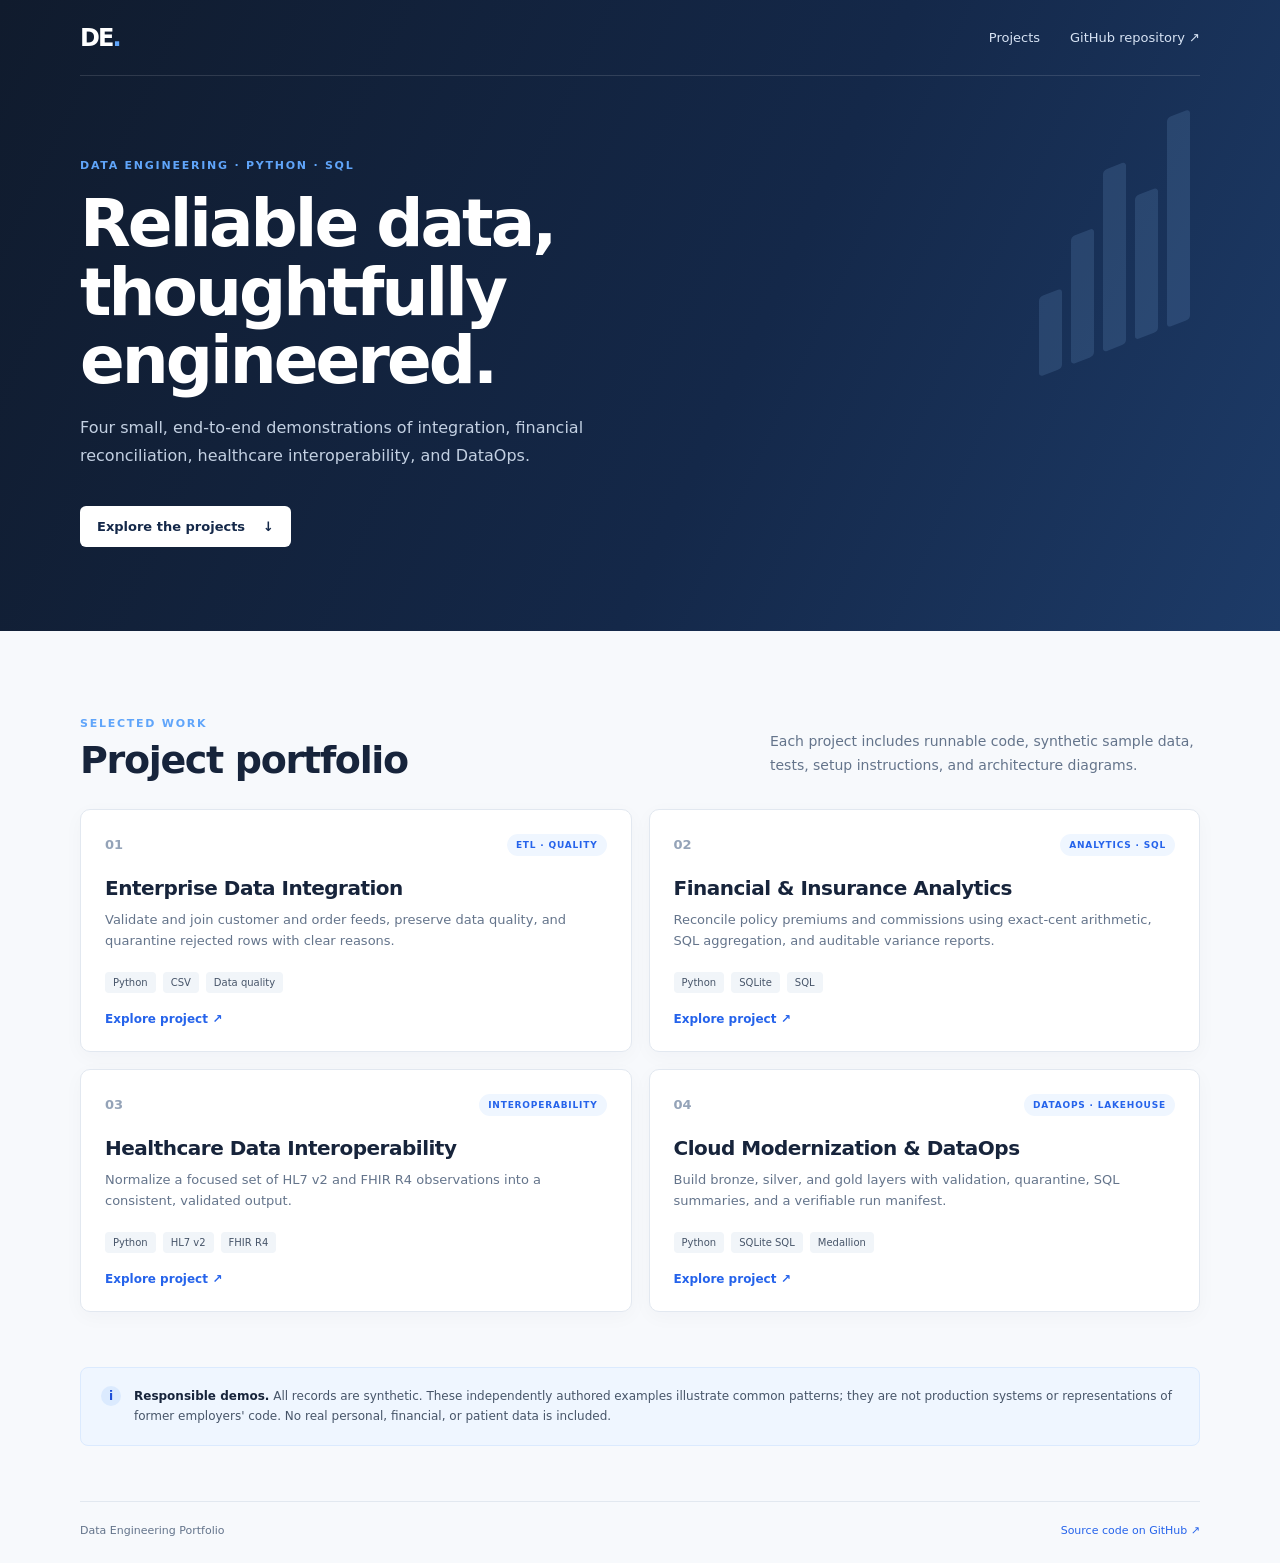
==== docs/index.html @ 08a919ef "Publish clean portfolio snapshot Co-authored-by: Copilot <223556219+Copilot@users.noreply.github.com" ====
<!doctype html>
<html lang="en">
  <head>
    <meta charset="utf-8">
    <meta name="viewport" content="width=device-width, initial-scale=1">
    <meta name="description" content="Four runnable, synthetic-data demonstrations of modern data engineering patterns.">
    <meta name="theme-color" content="#101b2d">
    <title>Data Engineering Portfolio</title>
    <link rel="stylesheet" href="styles.css">
  </head>
  <body>
    <header class="hero">
      <nav aria-label="Main navigation">
        <a class="brand" href="#home">DE<span>.</span></a>
        <a class="nav-link" href="#projects">Projects</a>
        <a class="nav-link" href="https://github.com/atifwright57/fatima-projects">GitHub repository ↗</a>
      </nav>
      <div class="hero-content" id="home">
        <p class="eyebrow">DATA ENGINEERING · PYTHON · SQL</p>
        <h1>Reliable data, thoughtfully engineered.</h1>
        <p class="intro">Four small, end-to-end demonstrations of integration, financial reconciliation, healthcare interoperability, and DataOps.</p>
        <a class="button" href="#projects">Explore the projects <span aria-hidden="true">↓</span></a>
      </div>
      <div class="hero-mark" aria-hidden="true"><span></span><span></span><span></span><span></span><span></span></div>
    </header>

    <main>
      <section class="section" id="projects">
        <div class="section-heading">
          <div>
            <p class="eyebrow">SELECTED WORK</p>
            <h2>Project portfolio</h2>
          </div>
          <p>Each project includes runnable code, synthetic sample data, tests, setup instructions, and architecture diagrams.</p>
        </div>
        <div class="project-grid">
          <article class="card">
            <div class="card-top"><span class="number">01</span><span class="tag">ETL · QUALITY</span></div>
            <h3>Enterprise Data Integration</h3>
            <p>Validate and join customer and order feeds, preserve data quality, and quarantine rejected rows with clear reasons.</p>
            <div class="chips"><span>Python</span><span>CSV</span><span>Data quality</span></div>
            <a href="https://github.com/atifwright57/fatima-projects/tree/main/projects/01-enterprise-data-integration">Explore project ↗</a>
          </article>
          <article class="card">
            <div class="card-top"><span class="number">02</span><span class="tag">ANALYTICS · SQL</span></div>
            <h3>Financial &amp; Insurance Analytics</h3>
            <p>Reconcile policy premiums and commissions using exact-cent arithmetic, SQL aggregation, and auditable variance reports.</p>
            <div class="chips"><span>Python</span><span>SQLite</span><span>SQL</span></div>
            <a href="https://github.com/atifwright57/fatima-projects/tree/main/projects/02-financial-insurance-analytics">Explore project ↗</a>
          </article>
          <article class="card">
            <div class="card-top"><span class="number">03</span><span class="tag">INTEROPERABILITY</span></div>
            <h3>Healthcare Data Interoperability</h3>
            <p>Normalize a focused set of HL7 v2 and FHIR R4 observations into a consistent, validated output.</p>
            <div class="chips"><span>Python</span><span>HL7 v2</span><span>FHIR R4</span></div>
            <a href="https://github.com/atifwright57/fatima-projects/tree/main/projects/03-healthcare-interoperability">Explore project ↗</a>
          </article>
          <article class="card">
            <div class="card-top"><span class="number">04</span><span class="tag">DATAOPS · LAKEHOUSE</span></div>
            <h3>Cloud Modernization &amp; DataOps</h3>
            <p>Build bronze, silver, and gold layers with validation, quarantine, SQL summaries, and a verifiable run manifest.</p>
            <div class="chips"><span>Python</span><span>SQLite SQL</span><span>Medallion</span></div>
            <a href="https://github.com/atifwright57/fatima-projects/tree/main/projects/04-cloud-dataops">Explore project ↗</a>
          </article>
        </div>
      </section>

      <section class="notice">
        <span class="notice-icon" aria-hidden="true">i</span>
        <p><strong>Responsible demos.</strong> All records are synthetic. These independently authored examples illustrate common patterns; they are not production systems or representations of former employers' code. No real personal, financial, or patient data is included.</p>
      </section>
    </main>
    <footer><span>Data Engineering Portfolio</span><a href="https://github.com/atifwright57/fatima-projects">Source code on GitHub ↗</a></footer>
  </body>
</html>
---- docs/styles.css ----
:root {
  color-scheme: light;
  --ink: #17243b;
  --muted: #64748b;
  --blue: #2563eb;
  --line: #e2e8f0;
  --surface: #ffffff;
  font-family: Inter, ui-sans-serif, system-ui, -apple-system, BlinkMacSystemFont, "Segoe UI", sans-serif;
}

* { box-sizing: border-box; }

body { margin: 0; color: var(--ink); background: #f7f9fc; }

.hero {
  min-height: 430px;
  overflow: hidden;
  position: relative;
  color: #fff;
  background: linear-gradient(115deg, #101b2d 0%, #142849 58%, #1d3b68 100%);
}

nav, .hero-content, main, footer {
  width: min(1120px, calc(100% - 48px));
  margin: 0 auto;
}

nav { height: 76px; display: flex; align-items: center; gap: 30px; border-bottom: 1px solid #ffffff20; }
.brand { margin-right: auto; font-size: 24px; font-weight: 800; letter-spacing: -.08em; color: #fff; text-decoration: none; }
.brand span { color: #60a5fa; }
.nav-link { color: #d7e3f4; font-size: 13px; text-decoration: none; }
.nav-link:hover, footer a:hover { color: #93c5fd; }
.hero-content { padding: 72px 0 84px; position: relative; z-index: 1; }
.eyebrow { color: #60a5fa; font-size: 11px; font-weight: 800; letter-spacing: .16em; }
h1 { max-width: 700px; margin: 18px 0; font-size: clamp(38px, 6vw, 66px); line-height: 1.04; letter-spacing: -.045em; }
.intro { max-width: 620px; color: #c3d0e2; font-size: 16px; line-height: 1.75; }
.button { display: inline-flex; gap: 18px; align-items: center; margin-top: 20px; padding: 13px 17px; border-radius: 6px; background: #fff; color: #142849; font-size: 13px; font-weight: 700; text-decoration: none; }
.hero-mark { position: absolute; right: 7%; top: 138px; display: flex; align-items: end; gap: 9px; opacity: .14; transform: skewY(-21deg); }
.hero-mark span { display: block; width: 23px; height: 80px; background: #93c5fd; border-radius: 4px; }
.hero-mark span:nth-child(2) { height: 128px; }
.hero-mark span:nth-child(3) { height: 182px; }
.hero-mark span:nth-child(4) { height: 144px; }
.hero-mark span:nth-child(5) { height: 210px; }

.section { padding: 75px 0 55px; }
.section-heading { display: flex; align-items: end; justify-content: space-between; gap: 28px; margin-bottom: 27px; }
.section-heading .eyebrow { margin-bottom: 8px; }
h2 { margin: 0; font-size: clamp(27px, 4vw, 38px); letter-spacing: -.035em; }
.section-heading > p { max-width: 430px; margin: 0 0 4px; color: var(--muted); font-size: 14px; line-height: 1.7; }
.project-grid { display: grid; grid-template-columns: repeat(2, minmax(0, 1fr)); gap: 17px; }
.card { min-height: 237px; padding: 24px; border: 1px solid var(--line); border-radius: 10px; background: var(--surface); box-shadow: 0 5px 20px #13294b08; }
.card-top { display: flex; justify-content: space-between; align-items: center; }
.number { color: #94a3b8; font-size: 13px; font-weight: 800; }
.tag { padding: 6px 9px; border-radius: 20px; background: #eff6ff; color: #2563eb; font-size: 9px; font-weight: 800; letter-spacing: .09em; }
h3 { margin: 20px 0 9px; font-size: 20px; letter-spacing: -.025em; }
.card p { min-height: 48px; margin: 0; color: var(--muted); font-size: 13px; line-height: 1.65; }
.chips { display: flex; flex-wrap: wrap; gap: 7px; margin: 15px 0; }
.chips span { padding: 5px 8px; border-radius: 4px; background: #f1f5f9; color: #475569; font-size: 10px; }
.card > a { color: var(--blue); font-size: 12px; font-weight: 700; text-decoration: none; }
.notice { display: flex; gap: 13px; align-items: start; margin: 0 0 55px; padding: 18px 20px; border: 1px solid #dbeafe; border-radius: 8px; background: #eff6ff; }
.notice-icon { display: grid; flex: 0 0 20px; height: 20px; place-items: center; border-radius: 50%; background: #dbeafe; color: #1d4ed8; font-size: 12px; font-weight: 800; }
.notice p { margin: 0; color: #475569; font-size: 12px; line-height: 1.7; }
.notice strong { color: var(--ink); }
footer { display: flex; justify-content: space-between; padding: 22px 0 26px; border-top: 1px solid var(--line); color: var(--muted); font-size: 11px; }
footer a { color: var(--blue); text-decoration: none; }

@media (max-width: 640px) {
  nav, .hero-content, main, footer { width: min(100% - 32px, 1120px); }
  nav { gap: 18px; }
  .nav-link { font-size: 11px; }
  .hero-content { padding: 65px 0; }
  .hero-mark { right: -5px; opacity: .09; }
  .section { padding-top: 53px; }
  .section-heading { display: block; }
  .section-heading > p { margin-top: 13px; }
  .project-grid { grid-template-columns: 1fr; }
  .card { min-height: auto; }
  footer { gap: 15px; flex-wrap: wrap; }
}
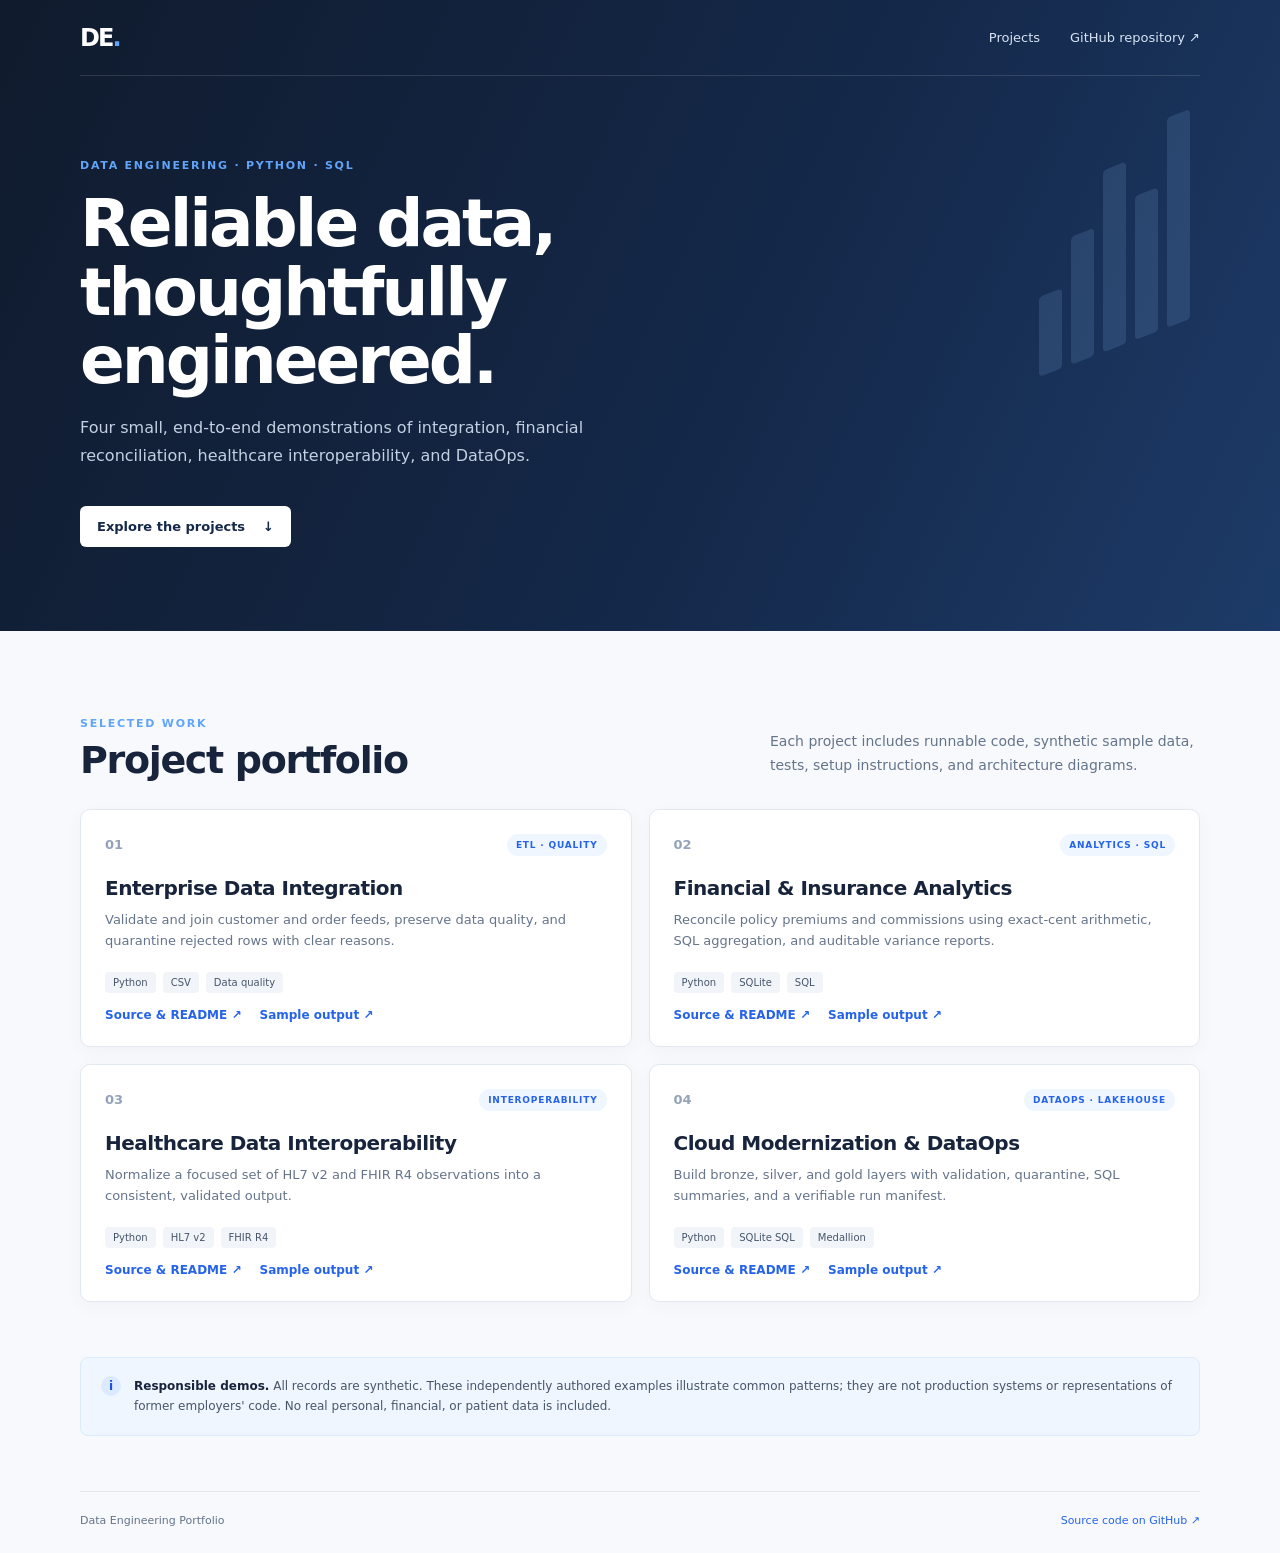
==== commit 75b19f4b: "Add hosted sample output previews Co-authored-by: Copilot <223556219+Copilot@users.noreply.github.co" ====
--- a/docs/index.html
+++ b/docs/index.html
@@ -39,28 +39,40 @@
             <h3>Enterprise Data Integration</h3>
             <p>Validate and join customer and order feeds, preserve data quality, and quarantine rejected rows with clear reasons.</p>
             <div class="chips"><span>Python</span><span>CSV</span><span>Data quality</span></div>
-            <a href="https://github.com/atifwright57/fatima-projects/tree/main/projects/01-enterprise-data-integration">Explore project ↗</a>
+            <div class="card-links">
+              <a href="https://github.com/atifwright57/fatima-projects/tree/main/projects/01-enterprise-data-integration">Source &amp; README ↗</a>
+              <a href="demos/index.html#project-01">Sample output ↗</a>
+            </div>
           </article>
           <article class="card">
             <div class="card-top"><span class="number">02</span><span class="tag">ANALYTICS · SQL</span></div>
             <h3>Financial &amp; Insurance Analytics</h3>
             <p>Reconcile policy premiums and commissions using exact-cent arithmetic, SQL aggregation, and auditable variance reports.</p>
             <div class="chips"><span>Python</span><span>SQLite</span><span>SQL</span></div>
-            <a href="https://github.com/atifwright57/fatima-projects/tree/main/projects/02-financial-insurance-analytics">Explore project ↗</a>
+            <div class="card-links">
+              <a href="https://github.com/atifwright57/fatima-projects/tree/main/projects/02-financial-insurance-analytics">Source &amp; README ↗</a>
+              <a href="demos/index.html#project-02">Sample output ↗</a>
+            </div>
           </article>
           <article class="card">
             <div class="card-top"><span class="number">03</span><span class="tag">INTEROPERABILITY</span></div>
             <h3>Healthcare Data Interoperability</h3>
             <p>Normalize a focused set of HL7 v2 and FHIR R4 observations into a consistent, validated output.</p>
             <div class="chips"><span>Python</span><span>HL7 v2</span><span>FHIR R4</span></div>
-            <a href="https://github.com/atifwright57/fatima-projects/tree/main/projects/03-healthcare-interoperability">Explore project ↗</a>
+            <div class="card-links">
+              <a href="https://github.com/atifwright57/fatima-projects/tree/main/projects/03-healthcare-interoperability">Source &amp; README ↗</a>
+              <a href="demos/index.html#project-03">Sample output ↗</a>
+            </div>
           </article>
           <article class="card">
             <div class="card-top"><span class="number">04</span><span class="tag">DATAOPS · LAKEHOUSE</span></div>
             <h3>Cloud Modernization &amp; DataOps</h3>
             <p>Build bronze, silver, and gold layers with validation, quarantine, SQL summaries, and a verifiable run manifest.</p>
             <div class="chips"><span>Python</span><span>SQLite SQL</span><span>Medallion</span></div>
-            <a href="https://github.com/atifwright57/fatima-projects/tree/main/projects/04-cloud-dataops">Explore project ↗</a>
+            <div class="card-links">
+              <a href="https://github.com/atifwright57/fatima-projects/tree/main/projects/04-cloud-dataops">Source &amp; README ↗</a>
+              <a href="demos/index.html#project-04">Sample output ↗</a>
+            </div>
           </article>
         </div>
       </section>
--- a/docs/styles.css
+++ b/docs/styles.css
@@ -56,7 +56,8 @@
 .card p { min-height: 48px; margin: 0; color: var(--muted); font-size: 13px; line-height: 1.65; }
 .chips { display: flex; flex-wrap: wrap; gap: 7px; margin: 15px 0; }
 .chips span { padding: 5px 8px; border-radius: 4px; background: #f1f5f9; color: #475569; font-size: 10px; }
-.card > a { color: var(--blue); font-size: 12px; font-weight: 700; text-decoration: none; }
+.card-links { display: flex; flex-wrap: wrap; gap: 18px; }
+.card-links a { color: var(--blue); font-size: 12px; font-weight: 700; text-decoration: none; }
 .notice { display: flex; gap: 13px; align-items: start; margin: 0 0 55px; padding: 18px 20px; border: 1px solid #dbeafe; border-radius: 8px; background: #eff6ff; }
 .notice-icon { display: grid; flex: 0 0 20px; height: 20px; place-items: center; border-radius: 50%; background: #dbeafe; color: #1d4ed8; font-size: 12px; font-weight: 800; }
 .notice p { margin: 0; color: #475569; font-size: 12px; line-height: 1.7; }
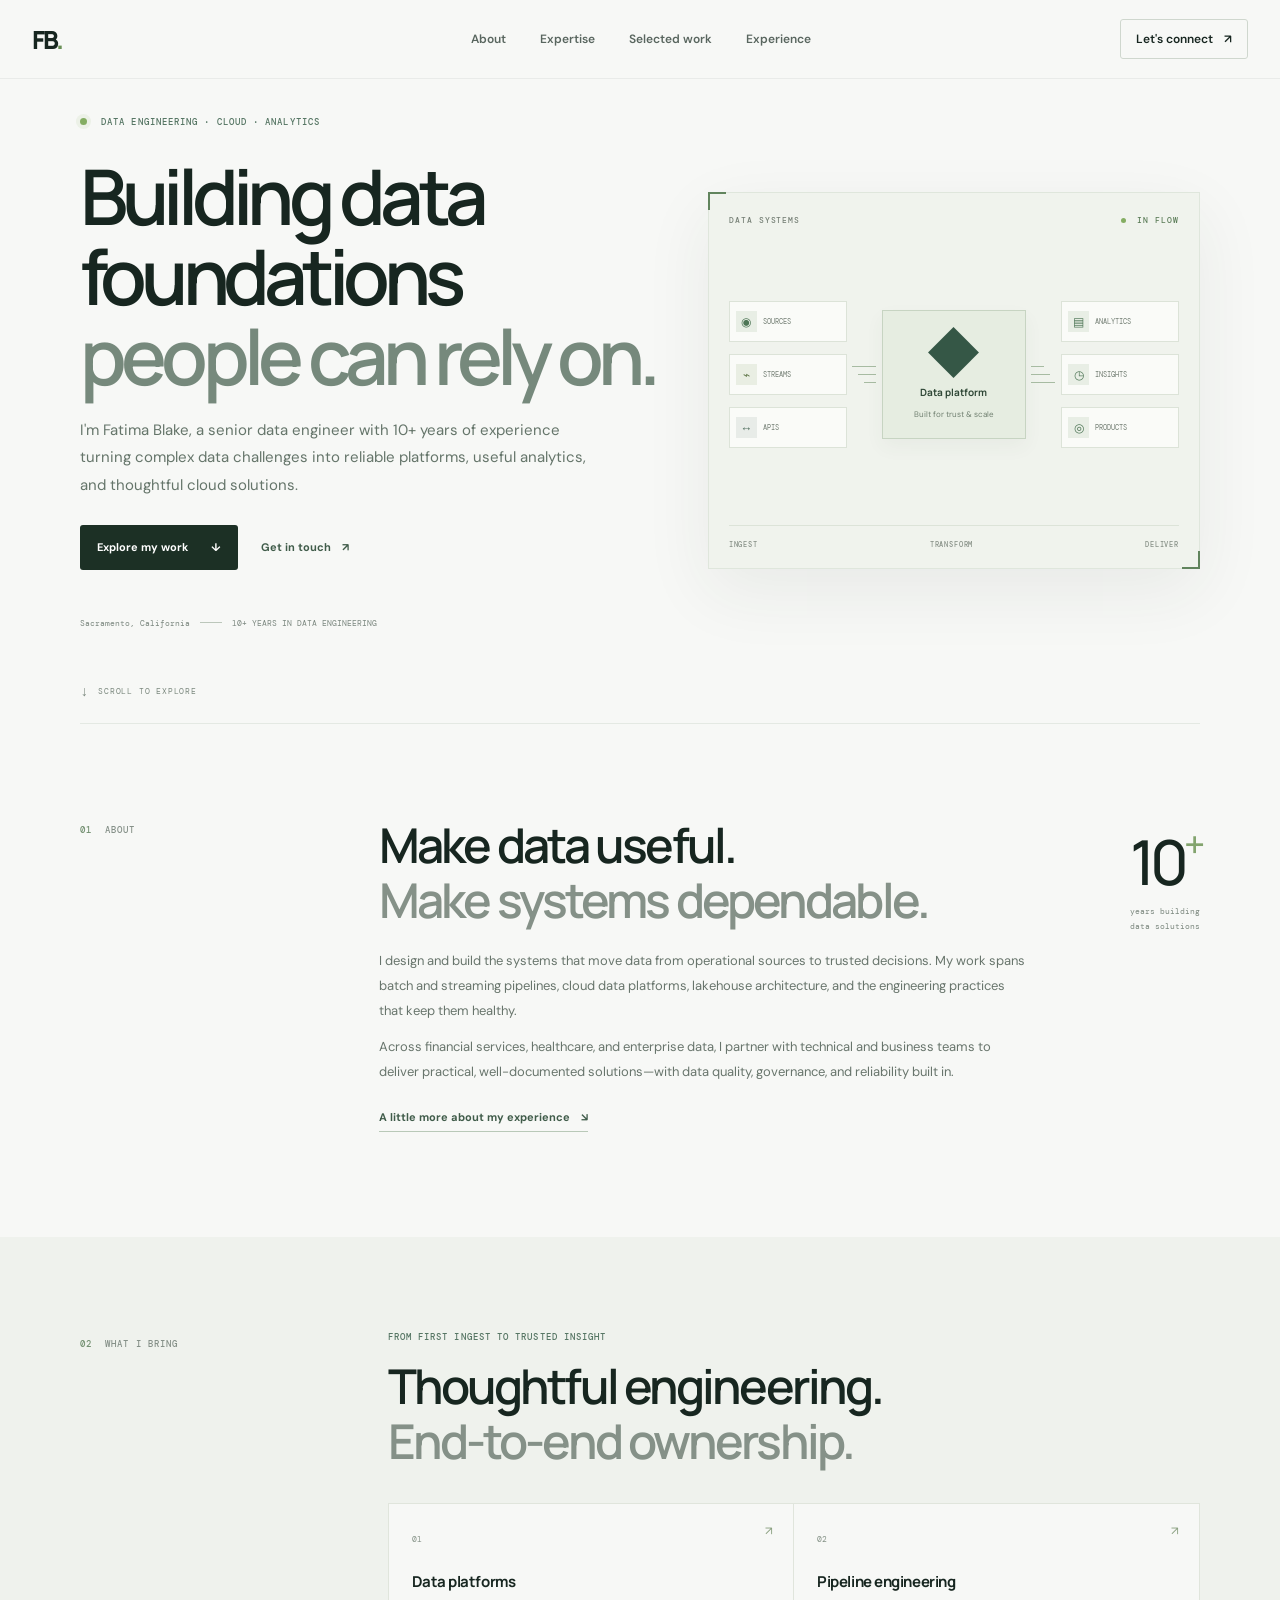
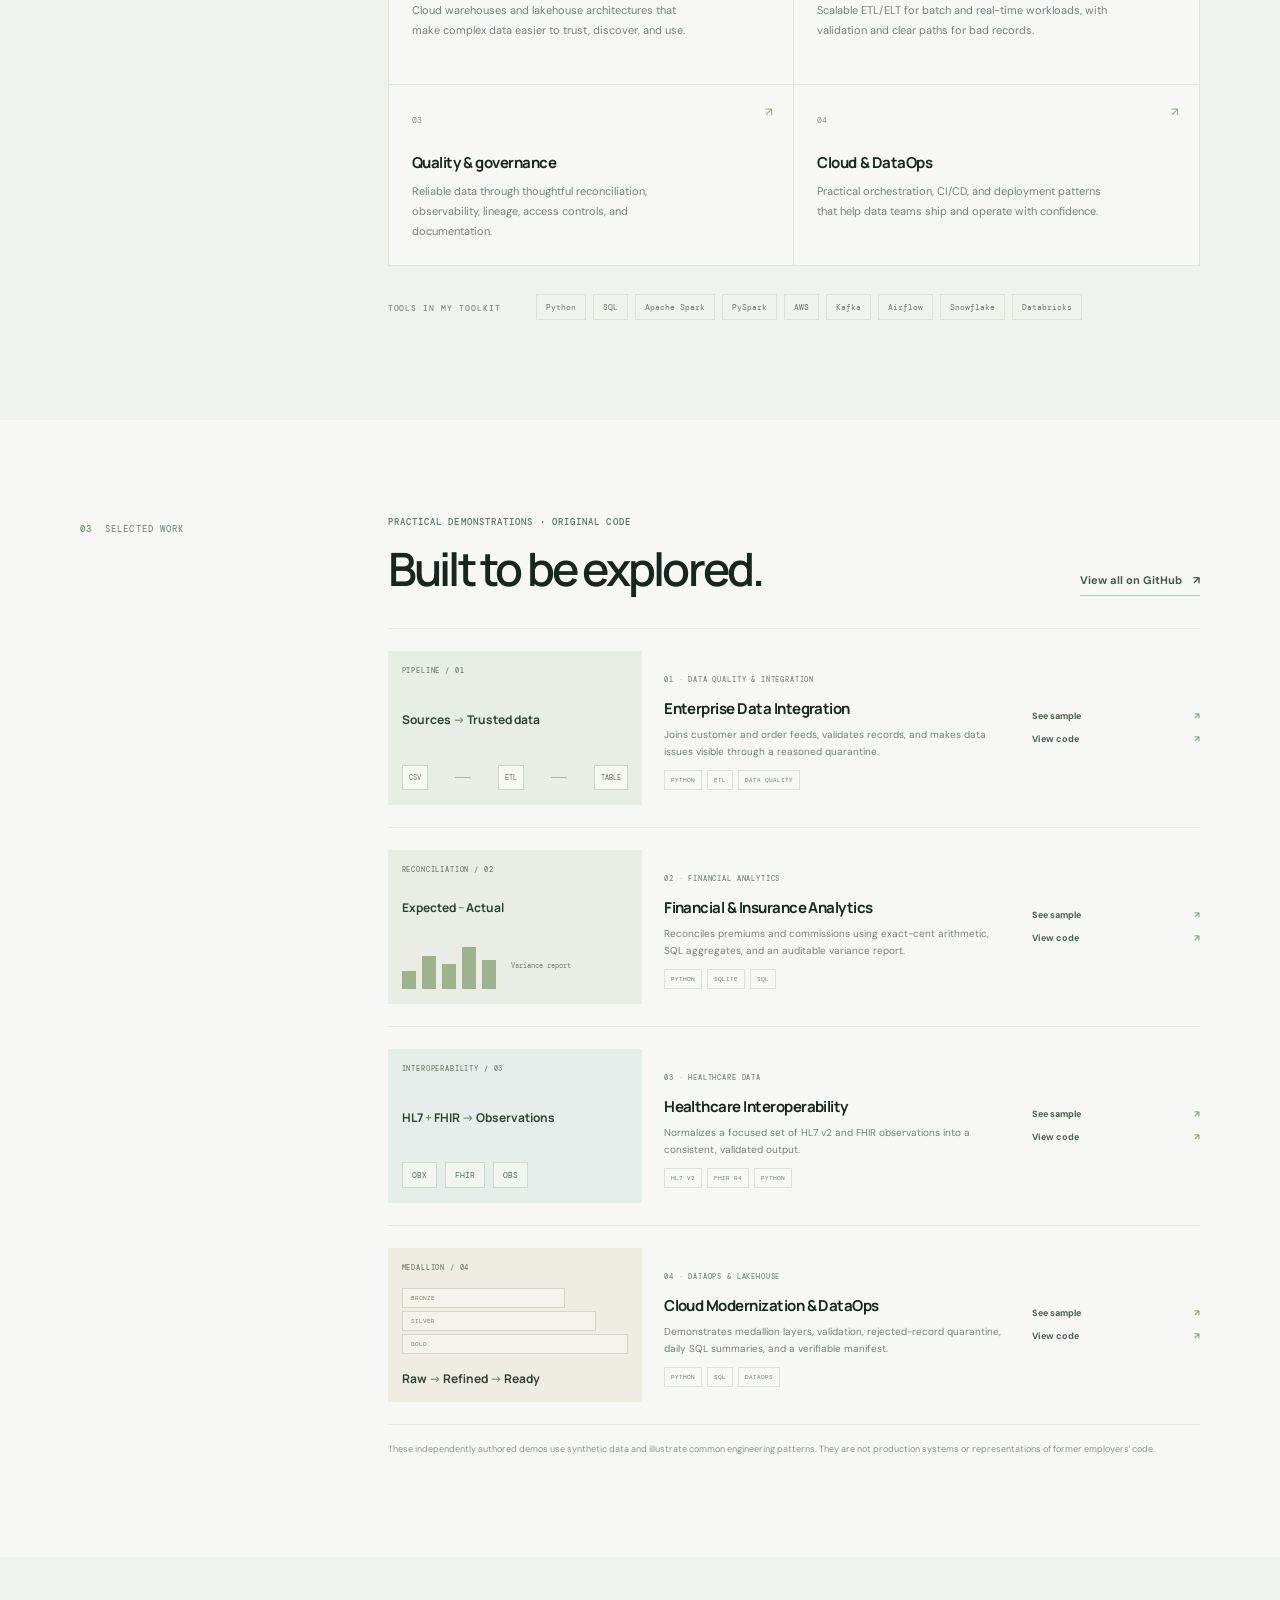
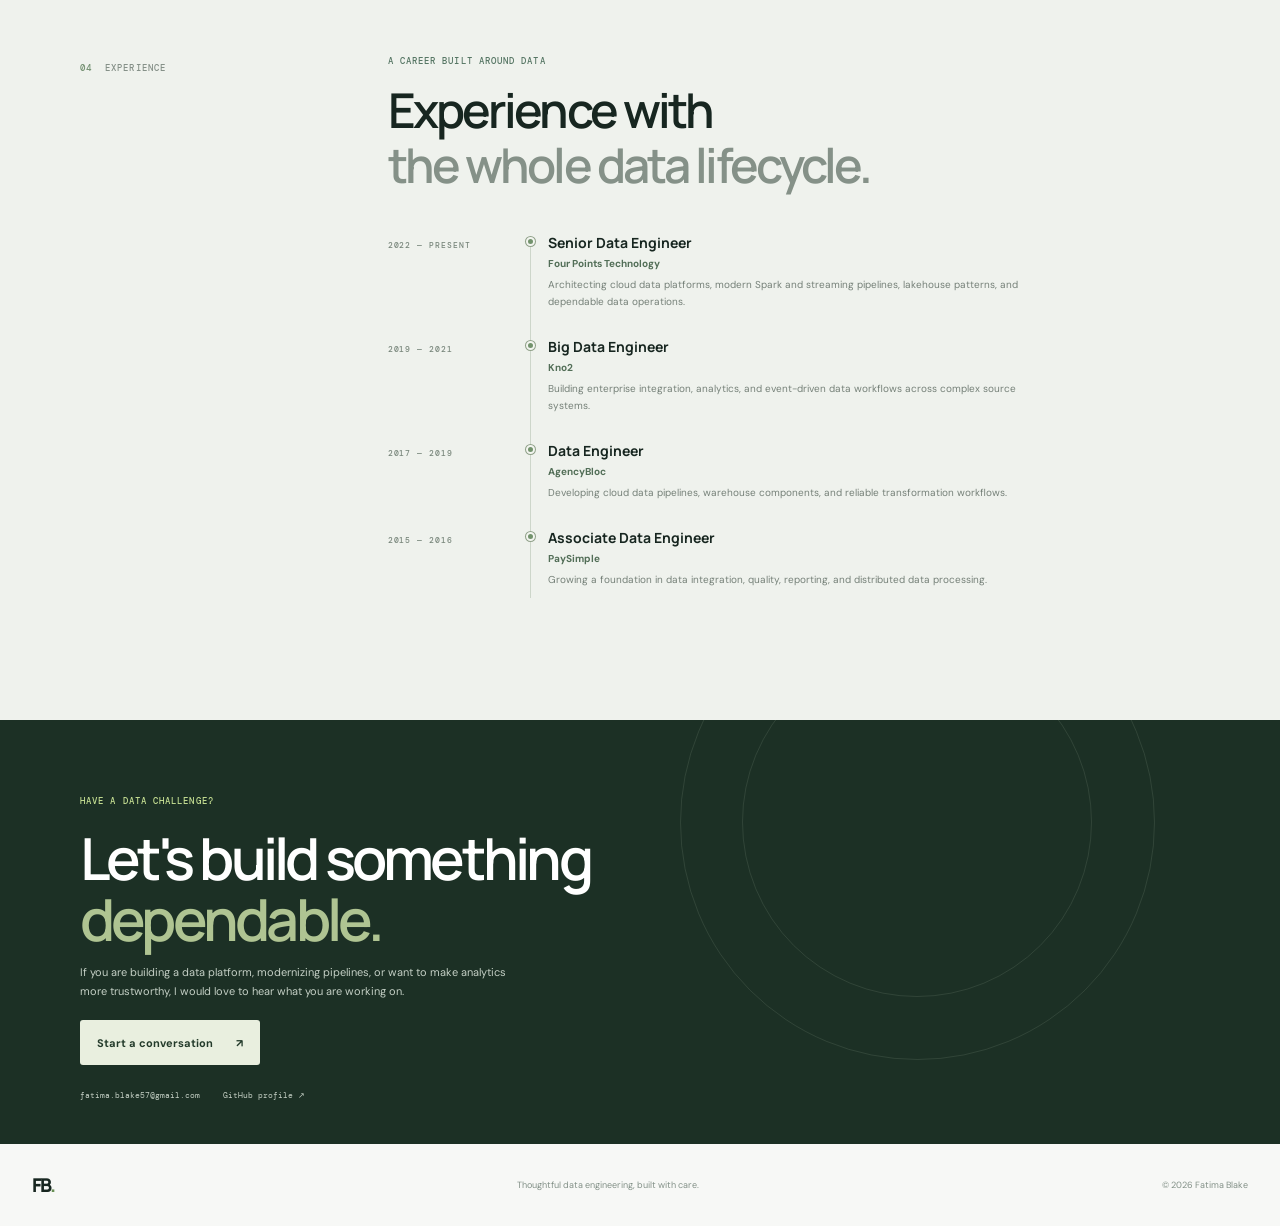
==== commit 818d3d8d: "Create Vercel-ready professional engineering portfolio Co-authored-by: Copilot <223556219+Copilot@us" ====
--- a/docs/index.html
+++ b/docs/index.html
@@ -3,85 +3,185 @@
   <head>
     <meta charset="utf-8">
     <meta name="viewport" content="width=device-width, initial-scale=1">
-    <meta name="description" content="Four runnable, synthetic-data demonstrations of modern data engineering patterns.">
-    <meta name="theme-color" content="#101b2d">
-    <title>Data Engineering Portfolio</title>
+    <meta name="theme-color" content="#f7f8f6">
+    <meta name="description" content="Fatima Blake is a senior data engineer building dependable data platforms, analytics pipelines, and cloud solutions.">
+    <meta property="og:type" content="website">
+    <meta property="og:title" content="Fatima Blake — Senior Data Engineer">
+    <meta property="og:description" content="Data platforms, thoughtful architecture, and dependable analytics engineering.">
+    <meta property="og:url" content="https://fatima-data-engineering-portfolio.vercel.app/">
+    <link rel="canonical" href="https://fatima-data-engineering-portfolio.vercel.app/">
+    <link rel="icon" type="image/svg+xml" href="favicon.svg">
     <link rel="stylesheet" href="styles.css">
+    <title>Fatima Blake — Senior Data Engineer</title>
   </head>
   <body>
-    <header class="hero">
-      <nav aria-label="Main navigation">
-        <a class="brand" href="#home">DE<span>.</span></a>
-        <a class="nav-link" href="#projects">Projects</a>
-        <a class="nav-link" href="https://github.com/atifwright57/fatima-projects">GitHub repository ↗</a>
+    <header class="site-header">
+      <nav class="nav-shell" aria-label="Main navigation">
+        <a class="wordmark" href="#home" aria-label="Fatima Blake home">FB<span>.</span></a>
+        <details class="mobile-menu">
+          <summary aria-label="Toggle navigation menu"><span></span><span></span></summary>
+          <div class="mobile-menu-panel">
+            <a href="#about">About</a>
+            <a href="#expertise">Expertise</a>
+            <a href="#projects">Projects</a>
+            <a href="#experience">Experience</a>
+            <a href="#contact">Contact</a>
+          </div>
+        </details>
+        <div class="desktop-nav">
+          <a href="#about">About</a>
+          <a href="#expertise">Expertise</a>
+          <a href="#projects">Selected work</a>
+          <a href="#experience">Experience</a>
+        </div>
+        <a class="nav-contact" href="#contact">Let's connect <span aria-hidden="true">↗</span></a>
       </nav>
-      <div class="hero-content" id="home">
-        <p class="eyebrow">DATA ENGINEERING · PYTHON · SQL</p>
-        <h1>Reliable data, thoughtfully engineered.</h1>
-        <p class="intro">Four small, end-to-end demonstrations of integration, financial reconciliation, healthcare interoperability, and DataOps.</p>
-        <a class="button" href="#projects">Explore the projects <span aria-hidden="true">↓</span></a>
-      </div>
-      <div class="hero-mark" aria-hidden="true"><span></span><span></span><span></span><span></span><span></span></div>
     </header>
 
     <main>
-      <section class="section" id="projects">
-        <div class="section-heading">
-          <div>
-            <p class="eyebrow">SELECTED WORK</p>
-            <h2>Project portfolio</h2>
+      <section class="hero page-shell" id="home">
+        <div class="hero-copy">
+          <p class="eyebrow"><span class="availability-dot"></span> DATA ENGINEERING · CLOUD · ANALYTICS</p>
+          <h1>Building data foundations <span>people can rely on.</span></h1>
+          <p class="hero-description">I'm Fatima Blake, a senior data engineer with 10+ years of experience turning complex data challenges into reliable platforms, useful analytics, and thoughtful cloud solutions.</p>
+          <div class="hero-actions">
+            <a class="button button-dark" href="#projects">Explore my work <span aria-hidden="true">↓</span></a>
+            <a class="text-link" href="#contact">Get in touch <span aria-hidden="true">↗</span></a>
           </div>
-          <p>Each project includes runnable code, synthetic sample data, tests, setup instructions, and architecture diagrams.</p>
+          <div class="hero-footnote"><span>Sacramento, California</span><span class="footnote-line"></span><span>10+ YEARS IN DATA ENGINEERING</span></div>
         </div>
-        <div class="project-grid">
-          <article class="card">
-            <div class="card-top"><span class="number">01</span><span class="tag">ETL · QUALITY</span></div>
-            <h3>Enterprise Data Integration</h3>
-            <p>Validate and join customer and order feeds, preserve data quality, and quarantine rejected rows with clear reasons.</p>
-            <div class="chips"><span>Python</span><span>CSV</span><span>Data quality</span></div>
-            <div class="card-links">
-              <a href="https://github.com/atifwright57/fatima-projects/tree/main/projects/01-enterprise-data-integration">Source &amp; README ↗</a>
-              <a href="demos/index.html#project-01">Sample output ↗</a>
+
+        <div class="architecture-card" role="img" aria-label="Illustration of connected data sources flowing through a dependable data platform to analytics and products">
+          <div class="architecture-top"><span>DATA SYSTEMS</span><span class="architecture-status"><i></i> IN FLOW</span></div>
+          <div class="architecture-graph">
+            <div class="source-stack">
+              <span class="graph-node"><span class="node-icon icon-database">◉</span> SOURCES</span>
+              <span class="graph-node"><span class="node-icon icon-stream">⌁</span> STREAMS</span>
+              <span class="graph-node"><span class="node-icon icon-api">↔</span> APIS</span>
             </div>
-          </article>
-          <article class="card">
-            <div class="card-top"><span class="number">02</span><span class="tag">ANALYTICS · SQL</span></div>
-            <h3>Financial &amp; Insurance Analytics</h3>
-            <p>Reconcile policy premiums and commissions using exact-cent arithmetic, SQL aggregation, and auditable variance reports.</p>
-            <div class="chips"><span>Python</span><span>SQLite</span><span>SQL</span></div>
-            <div class="card-links">
-              <a href="https://github.com/atifwright57/fatima-projects/tree/main/projects/02-financial-insurance-analytics">Source &amp; README ↗</a>
-              <a href="demos/index.html#project-02">Sample output ↗</a>
+            <div class="flow-lines" aria-hidden="true"><i></i><i></i><i></i></div>
+            <div class="platform-node">
+              <div class="platform-symbol"><span></span><span></span><span></span><span></span></div>
+              <strong>Data platform</strong>
+              <small>Built for trust &amp; scale</small>
             </div>
-          </article>
-          <article class="card">
-            <div class="card-top"><span class="number">03</span><span class="tag">INTEROPERABILITY</span></div>
-            <h3>Healthcare Data Interoperability</h3>
-            <p>Normalize a focused set of HL7 v2 and FHIR R4 observations into a consistent, validated output.</p>
-            <div class="chips"><span>Python</span><span>HL7 v2</span><span>FHIR R4</span></div>
-            <div class="card-links">
-              <a href="https://github.com/atifwright57/fatima-projects/tree/main/projects/03-healthcare-interoperability">Source &amp; README ↗</a>
-              <a href="demos/index.html#project-03">Sample output ↗</a>
+            <div class="output-lines" aria-hidden="true"><i></i><i></i><i></i></div>
+            <div class="output-stack">
+              <span class="graph-node"><span class="output-icon">▤</span> ANALYTICS</span>
+              <span class="graph-node"><span class="output-icon">◷</span> INSIGHTS</span>
+              <span class="graph-node"><span class="output-icon">◎</span> PRODUCTS</span>
             </div>
-          </article>
-          <article class="card">
-            <div class="card-top"><span class="number">04</span><span class="tag">DATAOPS · LAKEHOUSE</span></div>
-            <h3>Cloud Modernization &amp; DataOps</h3>
-            <p>Build bronze, silver, and gold layers with validation, quarantine, SQL summaries, and a verifiable run manifest.</p>
-            <div class="chips"><span>Python</span><span>SQLite SQL</span><span>Medallion</span></div>
-            <div class="card-links">
-              <a href="https://github.com/atifwright57/fatima-projects/tree/main/projects/04-cloud-dataops">Source &amp; README ↗</a>
-              <a href="demos/index.html#project-04">Sample output ↗</a>
+          </div>
+          <div class="architecture-bottom"><span>INGEST</span><span>TRANSFORM</span><span>DELIVER</span></div>
+        </div>
+
+        <a class="scroll-cue" href="#about"><span aria-hidden="true">↓</span> SCROLL TO EXPLORE</a>
+      </section>
+
+      <section class="intro-section section-shell" id="about">
+        <div class="section-label"><span>01</span><span>ABOUT</span></div>
+        <div class="intro-copy">
+          <h2>Make data useful.<br><span>Make systems dependable.</span></h2>
+          <p>I design and build the systems that move data from operational sources to trusted decisions. My work spans batch and streaming pipelines, cloud data platforms, lakehouse architecture, and the engineering practices that keep them healthy.</p>
+          <p>Across financial services, healthcare, and enterprise data, I partner with technical and business teams to deliver practical, well-documented solutions—with data quality, governance, and reliability built in.</p>
+          <a class="underlined-link" href="#experience">A little more about my experience <span aria-hidden="true">↘</span></a>
+        </div>
+        <div class="intro-stat"><strong>10<span>+</span></strong><span>years building<br>data solutions</span></div>
+      </section>
+
+      <section class="expertise-section" id="expertise">
+        <div class="section-shell expertise-inner">
+          <div class="section-label"><span>02</span><span>WHAT I BRING</span></div>
+          <div class="expertise-content">
+            <div class="section-heading">
+              <p class="eyebrow">FROM FIRST INGEST TO TRUSTED INSIGHT</p>
+              <h2>Thoughtful engineering.<br><span>End-to-end ownership.</span></h2>
             </div>
-          </article>
+            <div class="expertise-grid">
+              <article class="expertise-card"><span class="expertise-number">01</span><h3>Data platforms</h3><p>Cloud warehouses and lakehouse architectures that make complex data easier to trust, discover, and use.</p><span class="expertise-arrow" aria-hidden="true">↗</span></article>
+              <article class="expertise-card"><span class="expertise-number">02</span><h3>Pipeline engineering</h3><p>Scalable ETL/ELT for batch and real-time workloads, with validation and clear paths for bad records.</p><span class="expertise-arrow" aria-hidden="true">↗</span></article>
+              <article class="expertise-card"><span class="expertise-number">03</span><h3>Quality &amp; governance</h3><p>Reliable data through thoughtful reconciliation, observability, lineage, access controls, and documentation.</p><span class="expertise-arrow" aria-hidden="true">↗</span></article>
+              <article class="expertise-card"><span class="expertise-number">04</span><h3>Cloud &amp; DataOps</h3><p>Practical orchestration, CI/CD, and deployment patterns that help data teams ship and operate with confidence.</p><span class="expertise-arrow" aria-hidden="true">↗</span></article>
+            </div>
+            <div class="technology-row"><span>TOOLS IN MY TOOLKIT</span><div class="technology-list"><span>Python</span><span>SQL</span><span>Apache Spark</span><span>PySpark</span><span>AWS</span><span>Kafka</span><span>Airflow</span><span>Snowflake</span><span>Databricks</span></div></div>
+          </div>
         </div>
       </section>
 
-      <section class="notice">
-        <span class="notice-icon" aria-hidden="true">i</span>
-        <p><strong>Responsible demos.</strong> All records are synthetic. These independently authored examples illustrate common patterns; they are not production systems or representations of former employers' code. No real personal, financial, or patient data is included.</p>
+      <section class="projects-section section-shell" id="projects">
+        <div class="section-label"><span>03</span><span>SELECTED WORK</span></div>
+        <div class="projects-content">
+          <div class="section-heading projects-heading">
+            <div><p class="eyebrow">PRACTICAL DEMONSTRATIONS · ORIGINAL CODE</p><h2>Built to be explored.</h2></div>
+            <a class="underlined-link" href="https://github.com/fatimablake57/fatima-projects">View all on GitHub <span aria-hidden="true">↗</span></a>
+          </div>
+          <div class="project-list">
+            <article class="project-row">
+              <a class="project-preview preview-integration" href="demos/#project-01" aria-label="Preview enterprise data integration project">
+                <span class="preview-kicker">PIPELINE / 01</span><span class="preview-title">Sources <i>→</i> Trusted data</span>
+                <span class="mini-flow"><i>CSV</i><b></b><i>ETL</i><b></b><i>TABLE</i></span>
+              </a>
+              <div class="project-description"><span class="project-meta">01 <i>·</i> DATA QUALITY &amp; INTEGRATION</span><h3>Enterprise Data Integration</h3><p>Joins customer and order feeds, validates records, and makes data issues visible through a reasoned quarantine.</p><div class="project-tags"><span>PYTHON</span><span>ETL</span><span>DATA QUALITY</span></div></div>
+              <div class="project-actions"><a href="demos/#project-01">See sample <span aria-hidden="true">↗</span></a><a href="https://github.com/fatimablake57/fatima-projects/tree/main/projects/01-enterprise-data-integration">View code <span aria-hidden="true">↗</span></a></div>
+            </article>
+            <article class="project-row">
+              <a class="project-preview preview-finance" href="demos/#project-02" aria-label="Preview financial reconciliation project">
+                <span class="preview-kicker">RECONCILIATION / 02</span><span class="preview-title">Expected <i>−</i> Actual</span>
+                <span class="variance-bars"><i></i><i></i><i></i><i></i><i></i><b>Variance report</b></span>
+              </a>
+              <div class="project-description"><span class="project-meta">02 <i>·</i> FINANCIAL ANALYTICS</span><h3>Financial &amp; Insurance Analytics</h3><p>Reconciles premiums and commissions using exact-cent arithmetic, SQL aggregates, and an auditable variance report.</p><div class="project-tags"><span>PYTHON</span><span>SQLITE</span><span>SQL</span></div></div>
+              <div class="project-actions"><a href="demos/#project-02">See sample <span aria-hidden="true">↗</span></a><a href="https://github.com/fatimablake57/fatima-projects/tree/main/projects/02-financial-insurance-analytics">View code <span aria-hidden="true">↗</span></a></div>
+            </article>
+            <article class="project-row">
+              <a class="project-preview preview-health" href="demos/#project-03" aria-label="Preview healthcare interoperability project">
+                <span class="preview-kicker">INTEROPERABILITY / 03</span><span class="preview-title">HL7 <i>+</i> FHIR <i>→</i> Observations</span>
+                <span class="health-codes"><span>OBX</span><span>FHIR</span><span>OBS</span></span>
+              </a>
+              <div class="project-description"><span class="project-meta">03 <i>·</i> HEALTHCARE DATA</span><h3>Healthcare Interoperability</h3><p>Normalizes a focused set of HL7 v2 and FHIR observations into a consistent, validated output.</p><div class="project-tags"><span>HL7 V2</span><span>FHIR R4</span><span>PYTHON</span></div></div>
+              <div class="project-actions"><a href="demos/#project-03">See sample <span aria-hidden="true">↗</span></a><a href="https://github.com/fatimablake57/fatima-projects/tree/main/projects/03-healthcare-interoperability">View code <span aria-hidden="true">↗</span></a></div>
+            </article>
+            <article class="project-row">
+              <a class="project-preview preview-lakehouse" href="demos/#project-04" aria-label="Preview DataOps medallion pipeline">
+                <span class="preview-kicker">MEDALLION / 04</span><span class="layer-stack"><i>BRONZE</i><i>SILVER</i><i>GOLD</i></span><span class="preview-title">Raw <i>→</i> Refined <i>→</i> Ready</span>
+              </a>
+              <div class="project-description"><span class="project-meta">04 <i>·</i> DATAOPS &amp; LAKEHOUSE</span><h3>Cloud Modernization &amp; DataOps</h3><p>Demonstrates medallion layers, validation, rejected-record quarantine, daily SQL summaries, and a verifiable manifest.</p><div class="project-tags"><span>PYTHON</span><span>SQL</span><span>DATAOPS</span></div></div>
+              <div class="project-actions"><a href="demos/#project-04">See sample <span aria-hidden="true">↗</span></a><a href="https://github.com/fatimablake57/fatima-projects/tree/main/projects/04-cloud-dataops">View code <span aria-hidden="true">↗</span></a></div>
+            </article>
+          </div>
+          <p class="project-disclaimer">These independently authored demos use synthetic data and illustrate common engineering patterns. They are not production systems or representations of former employers' code.</p>
+        </div>
+      </section>
+
+      <section class="experience-section" id="experience">
+        <div class="section-shell experience-inner">
+          <div class="section-label"><span>04</span><span>EXPERIENCE</span></div>
+          <div class="experience-content">
+            <div class="section-heading"><p class="eyebrow">A CAREER BUILT AROUND DATA</p><h2>Experience with<br><span>the whole data lifecycle.</span></h2></div>
+            <div class="experience-list">
+              <article class="experience-item"><span class="experience-date">2022 — PRESENT</span><div><h3>Senior Data Engineer</h3><p class="company">Four Points Technology</p><p>Architecting cloud data platforms, modern Spark and streaming pipelines, lakehouse patterns, and dependable data operations.</p></div><span class="experience-marker"></span></article>
+              <article class="experience-item"><span class="experience-date">2019 — 2021</span><div><h3>Big Data Engineer</h3><p class="company">Kno2</p><p>Building enterprise integration, analytics, and event-driven data workflows across complex source systems.</p></div><span class="experience-marker"></span></article>
+              <article class="experience-item"><span class="experience-date">2017 — 2019</span><div><h3>Data Engineer</h3><p class="company">AgencyBloc</p><p>Developing cloud data pipelines, warehouse components, and reliable transformation workflows.</p></div><span class="experience-marker"></span></article>
+              <article class="experience-item"><span class="experience-date">2015 — 2016</span><div><h3>Associate Data Engineer</h3><p class="company">PaySimple</p><p>Growing a foundation in data integration, quality, reporting, and distributed data processing.</p></div><span class="experience-marker"></span></article>
+            </div>
+          </div>
+        </div>
+      </section>
+
+      <section class="contact-section" id="contact">
+        <div class="contact-shell">
+          <p class="eyebrow">HAVE A DATA CHALLENGE?</p>
+          <h2>Let's build something<br><span>dependable.</span></h2>
+          <p class="contact-copy">If you are building a data platform, modernizing pipelines, or want to make analytics more trustworthy, I would love to hear what you are working on.</p>
+          <a class="button button-light" href="mailto:fatima.blake57@gmail.com">Start a conversation <span aria-hidden="true">↗</span></a>
+          <div class="contact-links"><a href="mailto:fatima.blake57@gmail.com">fatima.blake57@gmail.com</a><a href="https://github.com/fatimablake57">GitHub profile ↗</a></div>
+          <div class="contact-orbit orbit-one"></div><div class="contact-orbit orbit-two"></div>
+        </div>
       </section>
     </main>
-    <footer><span>Data Engineering Portfolio</span><a href="https://github.com/atifwright57/fatima-projects">Source code on GitHub ↗</a></footer>
+
+    <footer class="site-footer"><a class="wordmark footer-mark" href="#home">FB<span>.</span></a><span>Thoughtful data engineering, built with care.</span><span>© <span id="year">2026</span> Fatima Blake</span></footer>
+    <script>
+      document.getElementById("year").textContent = String(new Date().getFullYear());
+    </script>
   </body>
 </html>
--- a/docs/styles.css
+++ b/docs/styles.css
@@ -1,80 +1,258 @@
+@import url("https://fonts.googleapis.com/css2?family=DM+Mono:wght@400;500&family=DM+Sans:wght@400;500;600;700&family=Manrope:wght@400;500;600;700;800&display=swap");
+
 :root {
   color-scheme: light;
-  --ink: #17243b;
-  --muted: #64748b;
-  --blue: #2563eb;
-  --line: #e2e8f0;
-  --surface: #ffffff;
-  font-family: Inter, ui-sans-serif, system-ui, -apple-system, BlinkMacSystemFont, "Segoe UI", sans-serif;
+  --ink: #172620;
+  --muted: #64736a;
+  --green: #245c46;
+  --lime: #d3f26a;
+  --line: #e4e9e3;
+  --paper: #f7f8f6;
+  --serif: Georgia, "Times New Roman", serif;
+  --sans: "DM Sans", "Segoe UI", sans-serif;
+  --display: Manrope, "Segoe UI", sans-serif;
+  --mono: "DM Mono", Consolas, monospace;
+  font-family: var(--sans);
+  scroll-behavior: smooth;
 }
 
 * { box-sizing: border-box; }
-
-body { margin: 0; color: var(--ink); background: #f7f9fc; }
-
-.hero {
-  min-height: 430px;
-  overflow: hidden;
-  position: relative;
-  color: #fff;
-  background: linear-gradient(115deg, #101b2d 0%, #142849 58%, #1d3b68 100%);
-}
-
-nav, .hero-content, main, footer {
-  width: min(1120px, calc(100% - 48px));
-  margin: 0 auto;
-}
-
-nav { height: 76px; display: flex; align-items: center; gap: 30px; border-bottom: 1px solid #ffffff20; }
-.brand { margin-right: auto; font-size: 24px; font-weight: 800; letter-spacing: -.08em; color: #fff; text-decoration: none; }
-.brand span { color: #60a5fa; }
-.nav-link { color: #d7e3f4; font-size: 13px; text-decoration: none; }
-.nav-link:hover, footer a:hover { color: #93c5fd; }
-.hero-content { padding: 72px 0 84px; position: relative; z-index: 1; }
-.eyebrow { color: #60a5fa; font-size: 11px; font-weight: 800; letter-spacing: .16em; }
-h1 { max-width: 700px; margin: 18px 0; font-size: clamp(38px, 6vw, 66px); line-height: 1.04; letter-spacing: -.045em; }
-.intro { max-width: 620px; color: #c3d0e2; font-size: 16px; line-height: 1.75; }
-.button { display: inline-flex; gap: 18px; align-items: center; margin-top: 20px; padding: 13px 17px; border-radius: 6px; background: #fff; color: #142849; font-size: 13px; font-weight: 700; text-decoration: none; }
-.hero-mark { position: absolute; right: 7%; top: 138px; display: flex; align-items: end; gap: 9px; opacity: .14; transform: skewY(-21deg); }
-.hero-mark span { display: block; width: 23px; height: 80px; background: #93c5fd; border-radius: 4px; }
-.hero-mark span:nth-child(2) { height: 128px; }
-.hero-mark span:nth-child(3) { height: 182px; }
-.hero-mark span:nth-child(4) { height: 144px; }
-.hero-mark span:nth-child(5) { height: 210px; }
-
-.section { padding: 75px 0 55px; }
-.section-heading { display: flex; align-items: end; justify-content: space-between; gap: 28px; margin-bottom: 27px; }
-.section-heading .eyebrow { margin-bottom: 8px; }
-h2 { margin: 0; font-size: clamp(27px, 4vw, 38px); letter-spacing: -.035em; }
-.section-heading > p { max-width: 430px; margin: 0 0 4px; color: var(--muted); font-size: 14px; line-height: 1.7; }
-.project-grid { display: grid; grid-template-columns: repeat(2, minmax(0, 1fr)); gap: 17px; }
-.card { min-height: 237px; padding: 24px; border: 1px solid var(--line); border-radius: 10px; background: var(--surface); box-shadow: 0 5px 20px #13294b08; }
-.card-top { display: flex; justify-content: space-between; align-items: center; }
-.number { color: #94a3b8; font-size: 13px; font-weight: 800; }
-.tag { padding: 6px 9px; border-radius: 20px; background: #eff6ff; color: #2563eb; font-size: 9px; font-weight: 800; letter-spacing: .09em; }
-h3 { margin: 20px 0 9px; font-size: 20px; letter-spacing: -.025em; }
-.card p { min-height: 48px; margin: 0; color: var(--muted); font-size: 13px; line-height: 1.65; }
-.chips { display: flex; flex-wrap: wrap; gap: 7px; margin: 15px 0; }
-.chips span { padding: 5px 8px; border-radius: 4px; background: #f1f5f9; color: #475569; font-size: 10px; }
-.card-links { display: flex; flex-wrap: wrap; gap: 18px; }
-.card-links a { color: var(--blue); font-size: 12px; font-weight: 700; text-decoration: none; }
-.notice { display: flex; gap: 13px; align-items: start; margin: 0 0 55px; padding: 18px 20px; border: 1px solid #dbeafe; border-radius: 8px; background: #eff6ff; }
-.notice-icon { display: grid; flex: 0 0 20px; height: 20px; place-items: center; border-radius: 50%; background: #dbeafe; color: #1d4ed8; font-size: 12px; font-weight: 800; }
-.notice p { margin: 0; color: #475569; font-size: 12px; line-height: 1.7; }
-.notice strong { color: var(--ink); }
-footer { display: flex; justify-content: space-between; padding: 22px 0 26px; border-top: 1px solid var(--line); color: var(--muted); font-size: 11px; }
-footer a { color: var(--blue); text-decoration: none; }
-
-@media (max-width: 640px) {
-  nav, .hero-content, main, footer { width: min(100% - 32px, 1120px); }
-  nav { gap: 18px; }
-  .nav-link { font-size: 11px; }
-  .hero-content { padding: 65px 0; }
-  .hero-mark { right: -5px; opacity: .09; }
-  .section { padding-top: 53px; }
-  .section-heading { display: block; }
-  .section-heading > p { margin-top: 13px; }
-  .project-grid { grid-template-columns: 1fr; }
-  .card { min-height: auto; }
-  footer { gap: 15px; flex-wrap: wrap; }
-}
+body { margin: 0; background: var(--paper); color: var(--ink); -webkit-font-smoothing: antialiased; }
+a { color: inherit; }
+a:focus-visible, summary:focus-visible { outline: 3px solid #6b9f70; outline-offset: 4px; }
+.page-shell, .section-shell { width: min(1120px, calc(100% - 64px)); margin-inline: auto; }
+.site-header { position: sticky; z-index: 20; top: 0; border-bottom: 1px solid #17262010; background: #f7f8f6ed; backdrop-filter: blur(14px); }
+.nav-shell { width: min(1296px, calc(100% - 64px)); height: 78px; margin: auto; display: flex; align-items: center; justify-content: space-between; }
+.wordmark { font-family: var(--display); font-size: 25px; font-weight: 800; letter-spacing: -.09em; text-decoration: none; }
+.wordmark span { color: #699056; }
+.desktop-nav { display: flex; gap: 34px; margin-left: 100px; }
+.desktop-nav a, .nav-contact { font-size: 12px; font-weight: 600; text-decoration: none; }
+.desktop-nav a { color: #59665f; transition: color .2s ease; }
+.desktop-nav a:hover, .contact-links a:hover { color: #8db159; }
+.nav-contact { padding: 11px 15px; border: 1px solid #cfd7ce; border-radius: 3px; }
+.nav-contact span { margin-left: 8px; }
+.mobile-menu { display: none; }
+
+.hero { position: relative; display: grid; min-height: 620px; grid-template-columns: 1.08fr .92fr; align-items: center; gap: 50px; padding-top: 37px; padding-bottom: 78px; }
+.hero-copy { position: relative; z-index: 1; padding-bottom: 17px; }
+.eyebrow, .section-label, .project-meta, .preview-kicker, .architecture-top, .architecture-bottom, .technology-row > span, .experience-date { font-family: var(--mono); font-size: 9px; font-weight: 500; letter-spacing: .12em; }
+.eyebrow { color: #567664; }
+.availability-dot, .architecture-status i { display: inline-block; width: 7px; height: 7px; margin-right: 8px; border-radius: 50%; background: #84ad62; box-shadow: 0 0 0 4px #84ad6219; }
+h1, h2, h3, p { margin-top: 0; }
+.hero h1 { max-width: 655px; margin: 28px 0 21px; font-family: var(--display); font-size: clamp(52px, 6vw, 79px); font-weight: 600; line-height: 1.04; letter-spacing: -.075em; }
+.hero h1 span { color: #76897c; }
+.hero-description { max-width: 510px; margin-bottom: 25px; color: #65756a; font-size: 15px; line-height: 1.85; }
+.hero-actions { display: flex; align-items: center; gap: 23px; }
+.button { display: inline-flex; min-height: 45px; align-items: center; justify-content: center; gap: 23px; padding: 0 17px; border-radius: 3px; font-size: 11px; font-weight: 700; text-decoration: none; transition: transform .2s ease, background .2s ease; }
+.button:hover { transform: translateY(-2px); }
+.button-dark { background: #1c3025; color: white; }
+.button-dark:hover { background: #335c43; }
+.text-link, .underlined-link { color: #405c4a; font-size: 11px; font-weight: 700; text-decoration: none; }
+.text-link span, .underlined-link span { margin-left: 8px; }
+.hero-footnote { display: flex; align-items: center; gap: 10px; margin-top: 48px; color: #7b877f; font-family: var(--mono); font-size: 8px; }
+.footnote-line { display: inline-block; width: 22px; height: 1px; background: #bcc7bb; }
+.architecture-card { position: relative; padding: 22px 20px 19px; border: 1px solid #dfe6dc; background: #f0f3ed; box-shadow: 0 22px 65px #26352812; }
+.architecture-card::before, .architecture-card::after { position: absolute; z-index: 0; width: 16px; height: 16px; content: ""; }
+.architecture-card::before { top: -1px; left: -1px; border-top: 2px solid #61845d; border-left: 2px solid #61845d; }
+.architecture-card::after { right: -1px; bottom: -1px; border-right: 2px solid #61845d; border-bottom: 2px solid #61845d; }
+.architecture-top { display: flex; justify-content: space-between; color: #778177; font-size: 8px; }
+.architecture-status { color: #5b7c58; }
+.architecture-status i { width: 5px; height: 5px; margin-right: 5px; box-shadow: none; }
+.architecture-graph { display: grid; min-height: 300px; grid-template-columns: 1fr 25px 1.23fr 25px 1fr; align-items: center; gap: 5px; }
+.source-stack, .output-stack { display: grid; gap: 12px; }
+.graph-node { display: flex; min-height: 41px; align-items: center; gap: 6px; padding: 6px; border: 1px solid #dce3d8; background: #fafbf8; color: #758076; font-family: var(--mono); font-size: 7px; white-space: nowrap; }
+.node-icon, .output-icon { display: grid; width: 21px; height: 21px; flex: 0 0 21px; place-items: center; background: #e8eee5; color: #4e7656; font-size: 12px; }
+.icon-stream { background: #e9eee3; color: #647a4d; }
+.icon-api { background: #e8ece8; color: #527060; }
+.flow-lines, .output-lines { position: relative; display: grid; gap: 7px; }
+.flow-lines i, .output-lines i { display: block; width: 24px; height: 1px; background: #a7bba2; }
+.flow-lines i:nth-child(2) { width: 18px; margin-left: 6px; }
+.flow-lines i:nth-child(3) { width: 12px; margin-left: 12px; }
+.output-lines i:nth-child(1) { width: 13px; }
+.output-lines i:nth-child(2) { width: 19px; }
+.output-lines i:nth-child(3) { width: 24px; }
+.platform-node { position: relative; display: flex; min-height: 129px; flex-direction: column; align-items: center; justify-content: center; gap: 10px; border: 1px solid #c7d4c2; background: #e6ede1; box-shadow: 0 8px 18px #3b55380c; }
+.platform-symbol { display: grid; width: 45px; height: 45px; grid-template-columns: 1fr 1fr; align-content: center; justify-content: center; gap: 3px; padding: 9px; background: #355746; transform: rotate(45deg) scale(.8); }
+.platform-symbol span { background: #c9e377; }
+.platform-symbol span:nth-child(2), .platform-symbol span:nth-child(3) { opacity: .58; }
+.platform-node strong { color: #304837; font-family: var(--display); font-size: 10px; }
+.platform-node small { color: #718071; font-size: 8px; }
+.architecture-bottom { display: flex; justify-content: space-between; padding-top: 14px; border-top: 1px solid #dce3d8; color: #879087; font-size: 7px; }
+.scroll-cue { position: absolute; bottom: 23px; left: 0; display: flex; align-items: center; gap: 9px; color: #7b887e; font-family: var(--mono); font-size: 8px; letter-spacing: .1em; text-decoration: none; }
+.scroll-cue span { font-size: 14px; }
+
+.intro-section { display: grid; grid-template-columns: 1fr 2.45fr .52fr; gap: 34px; padding-top: 93px; padding-bottom: 105px; border-top: 1px solid var(--line); }
+.section-label { display: flex; gap: 13px; padding-top: 7px; color: #859088; }
+.section-label span:first-child { color: #739071; }
+.intro-copy h2, .section-heading h2 { margin: 0 0 22px; font-family: var(--display); font-size: clamp(34px, 4vw, 48px); font-weight: 600; line-height: 1.15; letter-spacing: -.06em; }
+.intro-copy h2 span, .section-heading h2 span { color: #859188; }
+.intro-copy > p { max-width: 650px; margin-bottom: 12px; color: #68756c; font-size: 13px; line-height: 1.9; }
+.intro-copy .underlined-link { display: inline-block; margin-top: 13px; padding-bottom: 7px; border-bottom: 1px solid #b9c9b8; }
+.intro-stat { display: flex; flex-direction: column; align-items: end; padding-top: 2px; }
+.intro-stat strong { font-family: var(--display); font-size: 62px; font-weight: 500; letter-spacing: -.08em; }
+.intro-stat strong span { color: #83a46e; font-size: 37px; vertical-align: top; }
+.intro-stat > span { color: #7c887f; font-family: var(--mono); font-size: 8px; line-height: 1.9; text-align: right; }
+
+.expertise-section, .experience-section { background: #eff2ed; }
+.expertise-inner, .experience-inner { display: grid; grid-template-columns: 1fr 2.97fr; gap: 34px; padding-top: 94px; padding-bottom: 100px; }
+.expertise-content .section-heading { margin-bottom: 35px; }
+.section-heading .eyebrow { margin-bottom: 15px; }
+.section-heading h2 { margin-bottom: 0; }
+.expertise-grid { display: grid; grid-template-columns: repeat(2, 1fr); gap: 1px; border: 1px solid #e0e5dc; background: #e0e5dc; }
+.expertise-card { position: relative; min-height: 180px; padding: 22px 23px; background: #f7f8f6; }
+.expertise-number { color: #849186; font-family: var(--mono); font-size: 8px; }
+.expertise-card h3 { margin: 24px 0 9px; font-family: var(--display); font-size: 15px; font-weight: 700; letter-spacing: -.03em; }
+.expertise-card p { max-width: 290px; margin: 0; color: #748077; font-size: 11px; line-height: 1.8; }
+.expertise-arrow { position: absolute; top: 19px; right: 20px; color: #8aa080; font-size: 12px; }
+.technology-row { display: grid; grid-template-columns: 132px 1fr; gap: 16px; margin-top: 28px; }
+.technology-row > span { padding-top: 9px; color: #818c83; font-size: 8px; }
+.technology-list { display: flex; flex-wrap: wrap; gap: 7px; }
+.technology-list span, .project-tags span { padding: 7px 9px; border: 1px solid #dce2da; color: #6a796d; font-family: var(--mono); font-size: 8px; }
+
+.projects-section { display: grid; grid-template-columns: 1fr 2.97fr; gap: 34px; padding-top: 96px; padding-bottom: 100px; }
+.projects-heading { display: flex; justify-content: space-between; align-items: end; gap: 20px; margin-bottom: 32px; }
+.projects-heading h2 { font-size: clamp(33px, 4vw, 46px); }
+.projects-heading .underlined-link { flex: 0 0 auto; padding-bottom: 8px; border-bottom: 1px solid #b9c9b8; }
+.project-list { border-top: 1px solid var(--line); }
+.project-row { display: grid; grid-template-columns: 1.03fr 1.4fr .68fr; align-items: center; gap: 22px; padding: 22px 0; border-bottom: 1px solid var(--line); }
+.project-preview { position: relative; display: flex; min-height: 154px; flex-direction: column; justify-content: space-between; overflow: hidden; padding: 15px 14px; text-decoration: none; }
+.preview-integration { background: #e8eee5; }
+.preview-finance { background: #eaece6; }
+.preview-health { background: #e5eeea; }
+.preview-lakehouse { background: #eeece3; }
+.preview-kicker { color: #718073; font-size: 7px; }
+.preview-title { color: #304335; font-family: var(--display); font-size: 12px; font-weight: 700; }
+.preview-title i { color: #739165; font-style: normal; }
+.mini-flow { display: flex; align-items: center; justify-content: space-between; }
+.mini-flow i { padding: 7px 6px; border: 1px solid #ccd7c8; background: #f7f8f4; color: #667664; font-family: var(--mono); font-size: 7px; font-style: normal; }
+.mini-flow b { width: 16px; height: 1px; background: #a5b69d; }
+.variance-bars { display: flex; height: 47px; align-items: end; gap: 6px; }
+.variance-bars i { width: 14px; height: 18px; background: #9eb28b; }
+.variance-bars i:nth-child(2) { height: 33px; }
+.variance-bars i:nth-child(3) { height: 25px; }
+.variance-bars i:nth-child(4) { height: 42px; }
+.variance-bars i:nth-child(5) { height: 29px; }
+.variance-bars b { align-self: center; margin-left: 9px; color: #738074; font-family: var(--mono); font-size: 7px; font-weight: 400; }
+.health-codes { display: flex; gap: 8px; }
+.health-codes span { padding: 7px 9px; border: 1px solid #cddbd1; background: #f2f6f1; color: #547561; font-family: var(--mono); font-size: 8px; }
+.layer-stack { display: flex; flex-direction: column; gap: 3px; }
+.layer-stack i { width: 72%; padding: 5px 8px; border: 1px solid #d4d7c8; background: #f4f4ed; color: #75806b; font-family: var(--mono); font-size: 6px; font-style: normal; }
+.layer-stack i:nth-child(2) { width: 86%; }
+.layer-stack i:nth-child(3) { width: 100%; }
+.project-description { padding: 4px 0; }
+.project-meta { color: #79867d; font-size: 7px; }
+.project-meta i { color: #98ae7d; font-style: normal; }
+.project-description h3 { margin: 11px 0 7px; font-family: var(--display); font-size: 15px; font-weight: 700; letter-spacing: -.035em; }
+.project-description p { margin: 0 0 10px; color: #738077; font-size: 10px; line-height: 1.7; }
+.project-tags { display: flex; flex-wrap: wrap; gap: 5px; }
+.project-tags span { padding: 5px 6px; font-size: 6px; }
+.project-actions { display: flex; flex-direction: column; gap: 11px; }
+.project-actions a { display: flex; justify-content: space-between; color: #47624e; font-size: 9px; font-weight: 700; text-decoration: none; }
+.project-actions a span { color: #8ba37c; }
+.project-disclaimer { margin: 17px 0 0; color: #8a948c; font-size: 9px; line-height: 1.7; }
+
+.experience-inner { padding-top: 98px; padding-bottom: 105px; }
+.experience-content .section-heading { margin-bottom: 40px; }
+.experience-list { position: relative; }
+.experience-list::before { position: absolute; top: 9px; bottom: 17px; left: 142px; width: 1px; background: #cdd6ca; content: ""; }
+.experience-item { position: relative; display: grid; grid-template-columns: 125px 1fr; gap: 35px; padding: 0 0 27px; }
+.experience-date { padding-top: 7px; color: #78867b; font-size: 8px; }
+.experience-item h3 { margin: 0 0 5px; font-family: var(--display); font-size: 14px; font-weight: 700; }
+.experience-item .company { margin-bottom: 6px; color: #526e57; font-size: 10px; font-weight: 700; }
+.experience-item div > p:last-child { max-width: 500px; margin: 0; color: #758078; font-size: 10px; line-height: 1.7; }
+.experience-marker { position: absolute; top: 4px; left: 138px; width: 9px; height: 9px; border: 2px solid #f3f5f0; border-radius: 50%; background: #72926c; box-shadow: 0 0 0 1px #91a28a; }
+
+.contact-section { overflow: hidden; background: #1c3025; color: #fff; }
+.contact-shell { position: relative; width: min(1120px, calc(100% - 64px)); min-height: 390px; margin: auto; padding: 75px 0 44px; }
+.contact-shell > :not(.contact-orbit) { position: relative; z-index: 1; }
+.contact-shell .eyebrow { color: #c3dc91; }
+.contact-shell h2 { margin: 20px 0 13px; font-family: var(--display); font-size: clamp(40px, 5vw, 58px); font-weight: 600; line-height: 1.06; letter-spacing: -.065em; }
+.contact-shell h2 span { color: #afc492; }
+.contact-copy { max-width: 450px; margin-bottom: 18px; color: #c4cfc5; font-size: 11px; line-height: 1.8; }
+.button-light { background: #e9efdf; color: #243b2b; }
+.button-light:hover { background: #d8e8bf; }
+.contact-links { display: flex; gap: 23px; margin-top: 25px; }
+.contact-links a { color: #c6d1c6; font-family: var(--mono); font-size: 8px; text-decoration: none; }
+.contact-orbit { position: absolute; border: 1px solid #cad9bf1e; border-radius: 50%; }
+.orbit-one { top: -135px; right: 45px; width: 475px; height: 475px; }
+.orbit-two { top: -73px; right: 108px; width: 350px; height: 350px; }
+.site-footer { display: flex; min-height: 82px; align-items: center; justify-content: space-between; gap: 16px; padding: 0 max(32px, calc((100% - 1296px) / 2)); color: #829087; font-size: 9px; }
+.footer-mark { color: var(--ink); font-size: 19px; }
+.not-found { display: flex; min-height: 80vh; width: min(620px, calc(100% - 48px)); flex-direction: column; align-items: flex-start; justify-content: center; margin-inline: auto; }
+.not-found .wordmark { margin-bottom: 65px; }
+.not-found .eyebrow { margin-bottom: 10px; }
+.not-found h1 { margin-bottom: 10px; font-family: var(--display); font-size: clamp(42px, 8vw, 68px); font-weight: 600; letter-spacing: -.065em; }
+.not-found > p:not(.eyebrow) { max-width: 430px; margin-bottom: 20px; color: var(--muted); font-size: 14px; line-height: 1.8; }
+
+@media (min-width: 1450px) {
+  .hero { min-height: 700px; }
+}
+@media (max-width: 900px) {
+  .page-shell, .section-shell { width: min(100% - 48px, 720px); }
+  .nav-shell { width: calc(100% - 48px); }
+  .hero { min-height: auto; grid-template-columns: 1fr; gap: 40px; padding-top: 78px; padding-bottom: 90px; }
+  .hero-copy { max-width: 660px; }
+  .hero h1 { max-width: 650px; font-size: clamp(54px, 9vw, 77px); }
+  .architecture-card { width: min(100%, 560px); margin-left: auto; }
+  .scroll-cue { bottom: 30px; }
+  .intro-section { grid-template-columns: 1fr 2.8fr; }
+  .intro-stat { display: none; }
+  .expertise-inner, .projects-section, .experience-inner { grid-template-columns: 1fr; gap: 30px; }
+  .project-row { grid-template-columns: .92fr 1.45fr .65fr; gap: 17px; }
+}
+@media (max-width: 620px) {
+  .page-shell, .section-shell { width: calc(100% - 40px); }
+  .nav-shell { width: calc(100% - 40px); height: 68px; }
+  .desktop-nav { display: none; }
+  .nav-contact { margin-left: auto; margin-right: 14px; padding: 9px 10px; font-size: 10px; }
+  .mobile-menu { position: relative; display: block; order: 2; }
+  .mobile-menu summary { display: grid; width: 34px; height: 34px; align-content: center; justify-content: center; gap: 5px; border: 1px solid #dce2da; cursor: pointer; list-style: none; }
+  .mobile-menu summary::-webkit-details-marker { display: none; }
+  .mobile-menu summary span { display: block; width: 13px; height: 1px; background: #304335; }
+  .mobile-menu-panel { position: absolute; top: 44px; right: 0; display: grid; min-width: 176px; gap: 1px; padding: 6px; border: 1px solid var(--line); background: #fafbf8; box-shadow: 0 12px 30px #20332318; }
+  .mobile-menu-panel a { padding: 11px 10px; color: #536258; font-size: 12px; text-decoration: none; }
+  .mobile-menu-panel a:hover { background: #edf1e9; }
+  .hero { gap: 38px; padding-top: 64px; padding-bottom: 83px; }
+  .hero h1 { margin-top: 21px; font-size: clamp(47px, 13vw, 65px); }
+  .hero-description { font-size: 13px; }
+  .hero-footnote { flex-wrap: wrap; gap: 8px; margin-top: 30px; font-size: 7px; }
+  .architecture-card { padding: 18px 12px 14px; }
+  .architecture-graph { min-height: 240px; grid-template-columns: .95fr 15px 1.2fr 15px .95fr; gap: 3px; }
+  .graph-node { min-height: 37px; gap: 4px; padding: 4px; font-size: 6px; }
+  .node-icon, .output-icon { width: 17px; height: 17px; flex-basis: 17px; font-size: 10px; }
+  .flow-lines i, .output-lines i { max-width: 15px; }
+  .flow-lines i:nth-child(2), .flow-lines i:nth-child(3) { width: 10px; margin-left: 3px; }
+  .platform-node { min-height: 112px; }
+  .architecture-bottom { font-size: 6px; }
+  .intro-section, .expertise-inner, .projects-section, .experience-inner { padding-top: 67px; padding-bottom: 72px; }
+  .intro-section { grid-template-columns: 1fr; gap: 25px; }
+  .section-label { font-size: 8px; }
+  .intro-copy h2, .section-heading h2 { font-size: 35px; }
+  .intro-copy > p { font-size: 12px; }
+  .expertise-inner, .projects-section, .experience-inner { gap: 22px; }
+  .expertise-grid { grid-template-columns: 1fr; }
+  .expertise-card { min-height: 145px; }
+  .expertise-card h3 { margin-top: 16px; }
+  .technology-row { grid-template-columns: 1fr; gap: 10px; }
+  .projects-heading { align-items: start; flex-direction: column; margin-bottom: 22px; }
+  .project-row { grid-template-columns: 1fr; gap: 13px; padding: 19px 0; }
+  .project-preview { min-height: 145px; }
+  .project-description h3 { font-size: 16px; }
+  .project-description p { font-size: 11px; }
+  .project-actions { flex-direction: row; justify-content: space-between; gap: 10px; }
+  .project-actions a { flex: 1; }
+  .experience-list::before { left: 4px; }
+  .experience-item { grid-template-columns: 1fr; gap: 7px; padding-left: 25px; }
+  .experience-marker { top: 3px; left: 0; }
+  .experience-date { padding-top: 0; }
+  .contact-shell { width: calc(100% - 40px); min-height: 370px; padding-top: 64px; }
+  .contact-shell h2 { font-size: 45px; }
+  .orbit-one { top: -80px; right: -240px; }
+  .orbit-two { top: -12px; right: -170px; }
+  .contact-links { flex-direction: column; gap: 11px; }
+  .site-footer { min-height: 98px; flex-wrap: wrap; justify-content: space-between; padding: 16px 20px; }
+  .site-footer > span:nth-child(2) { order: 3; width: 100%; }
+}
+@media (prefers-reduced-motion: reduce) {
+  *, *::before, *::after { scroll-behavior: auto !important; transition-duration: .01ms !important; }
+}
